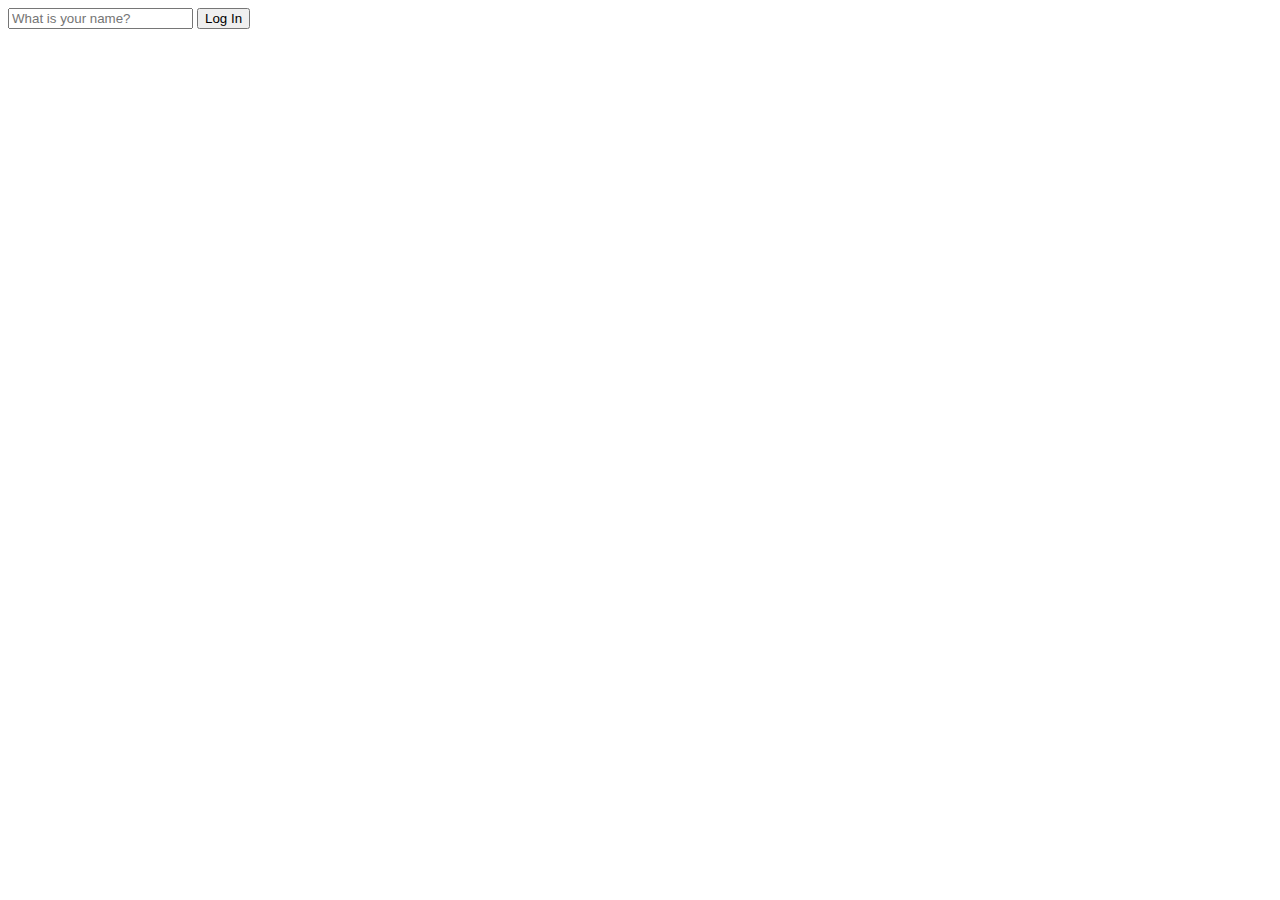
==== index.html @ 71a51987 "practice loginform" ====
<!DOCTYPE html>
<html lang="en">
<head>
  <meta charset="UTF-8">
  <meta name="viewport" content="width=device-width, initial-scale=1.0">
  <link rel="stylesheet" href="style.css">
  <title>Momentum App</title>
</head>
<body>
  <form id="login-form" class="hidden">
    <input 
    required
    maxlength="15"
    type="text" 
    placeholder="What is your name?" 
    />
    <button>Log In</button>
  </form>
  <h1 id="greeting" class="hidden"></h1>
<script src="app.js"></script>
</body>
</html>
---- style.css ----
.hidden {
  display: none;
}
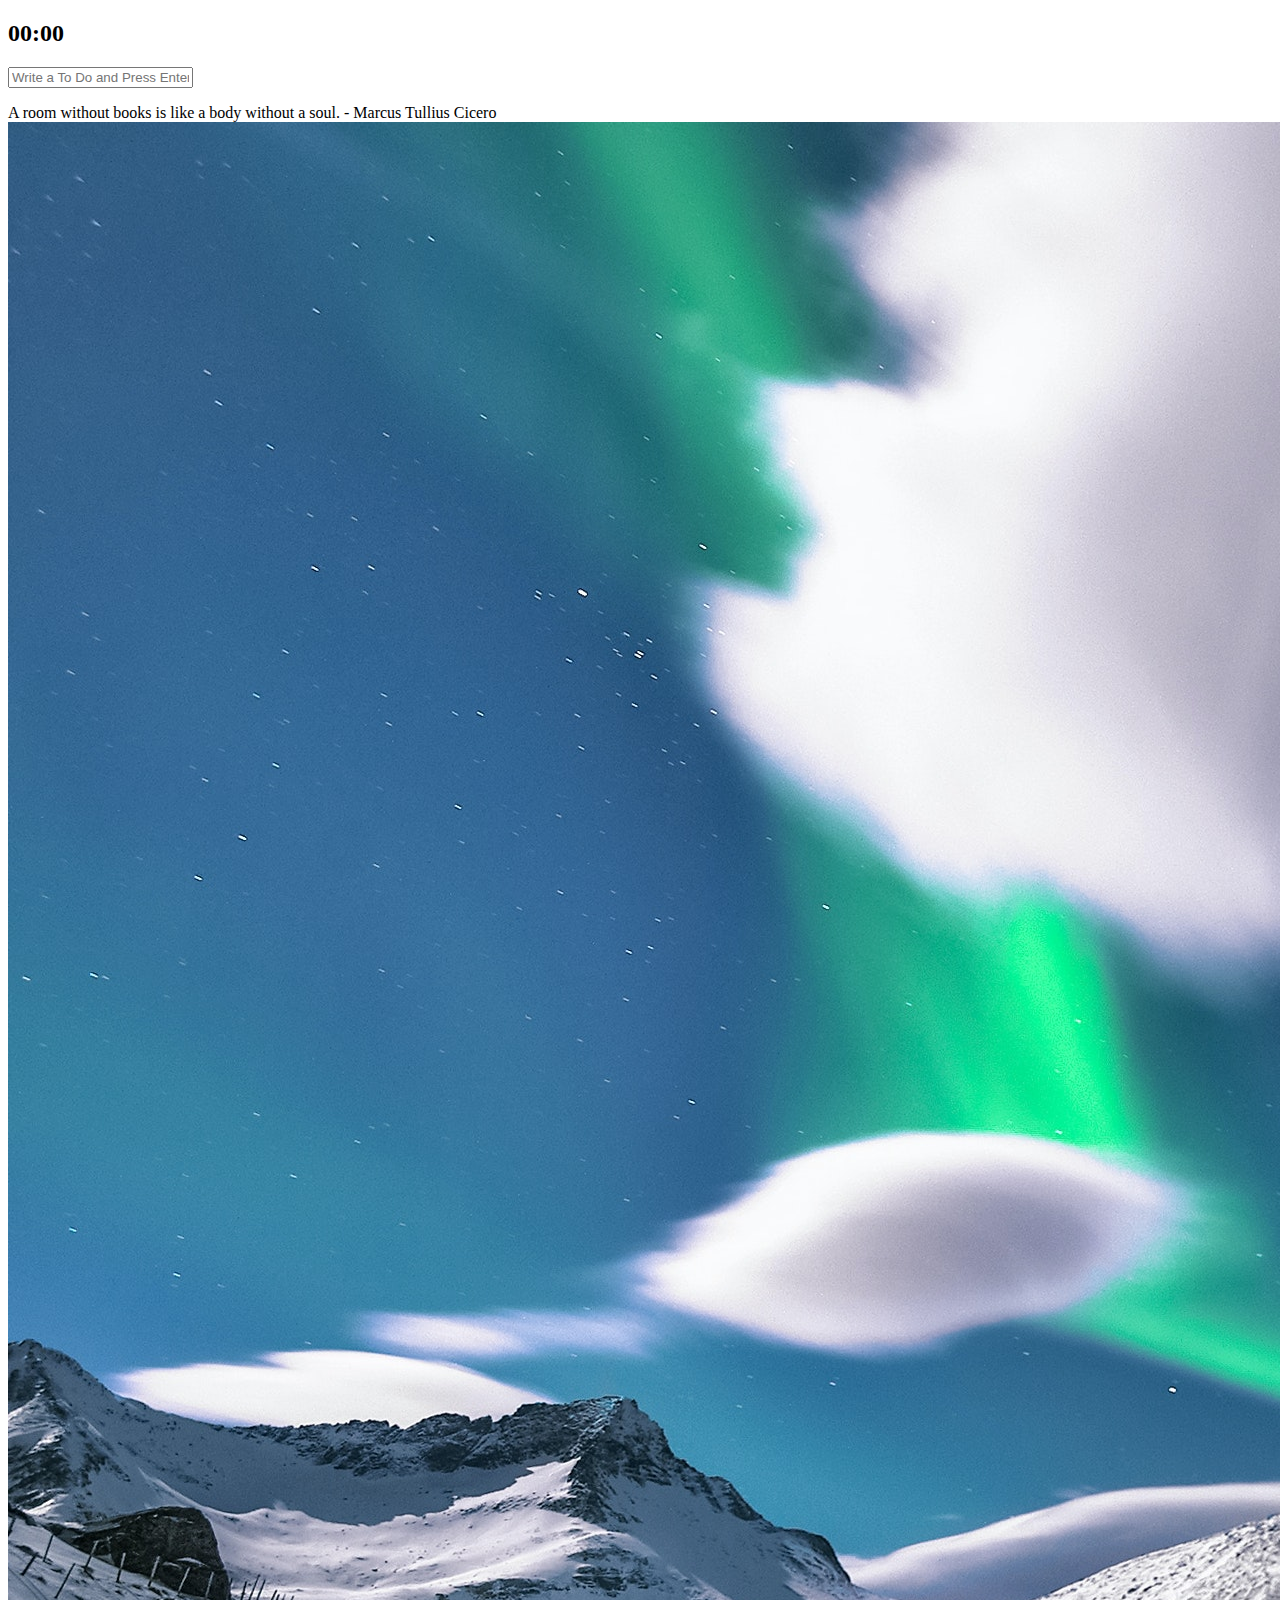
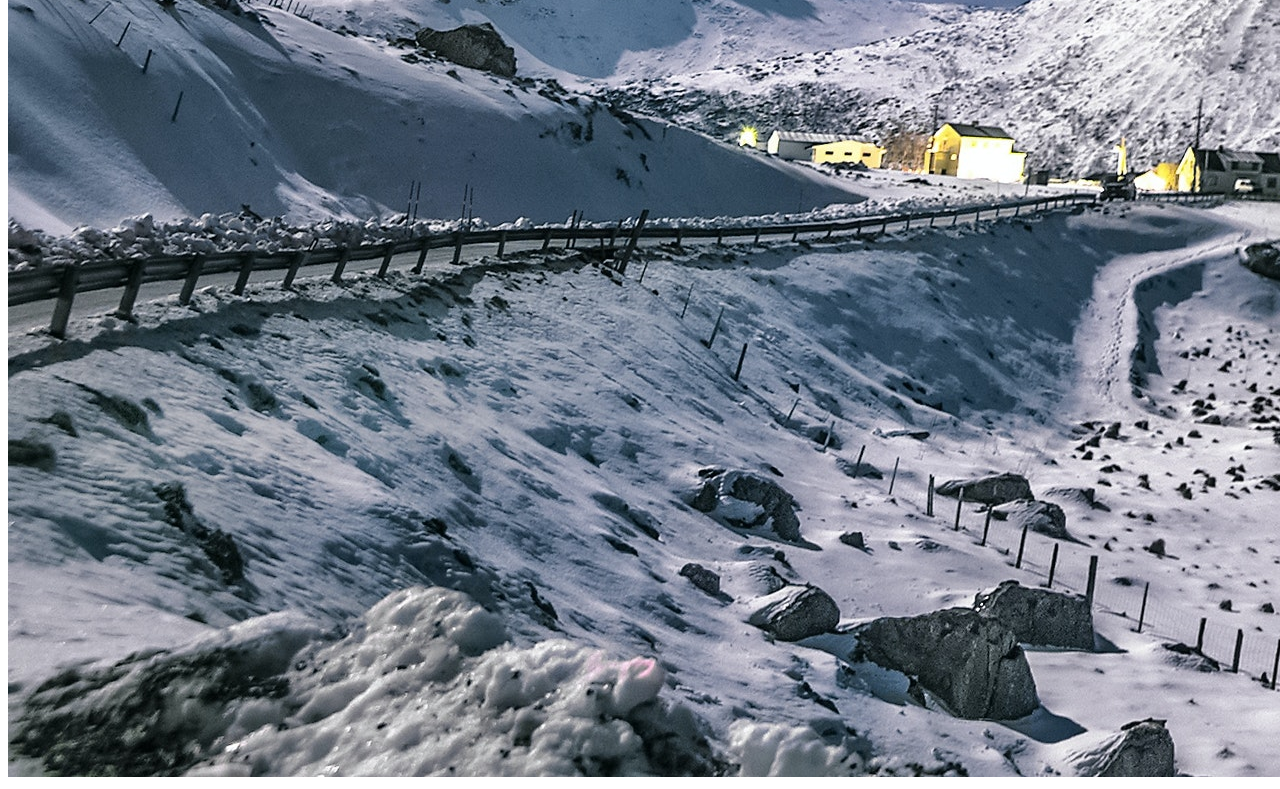
==== commit 8a71499d: "background quotes" ====
--- a/index.html
+++ b/index.html
@@ -3,10 +3,11 @@
 <head>
   <meta charset="UTF-8">
   <meta name="viewport" content="width=device-width, initial-scale=1.0">
-  <link rel="stylesheet" href="style.css">
+  <link rel="stylesheet" href="./css/style.css">
   <title>Momentum App</title>
 </head>
 <body>
+  <h2 id="clock">00:00</h2>
   <form id="login-form" class="hidden">
     <input 
     required
@@ -17,6 +18,18 @@
     <button>Log In</button>
   </form>
   <h1 id="greeting" class="hidden"></h1>
-<script src="app.js"></script>
+  <form id="todo-form">
+    <input type="text" placeholder="Write a To Do and Press Enter" required />
+  </form>
+  <ul id="todo-list"></ul>
+  <div id="quote">
+    <span></span>
+    <span></span>
+  </div>
+  <script src="js/greeting.js"></script>
+  <script src="js/clock.js"></script>
+  <script src="js/quotes.js"></script>
+  <script src="js/background.js"></script>
+  <script src="js/todo.js"></script>
 </body>
 </html>
--- a/css/style.css
+++ b/css/style.css
@@ -0,0 +1,3 @@
+.hidden {
+  display: none;
+}